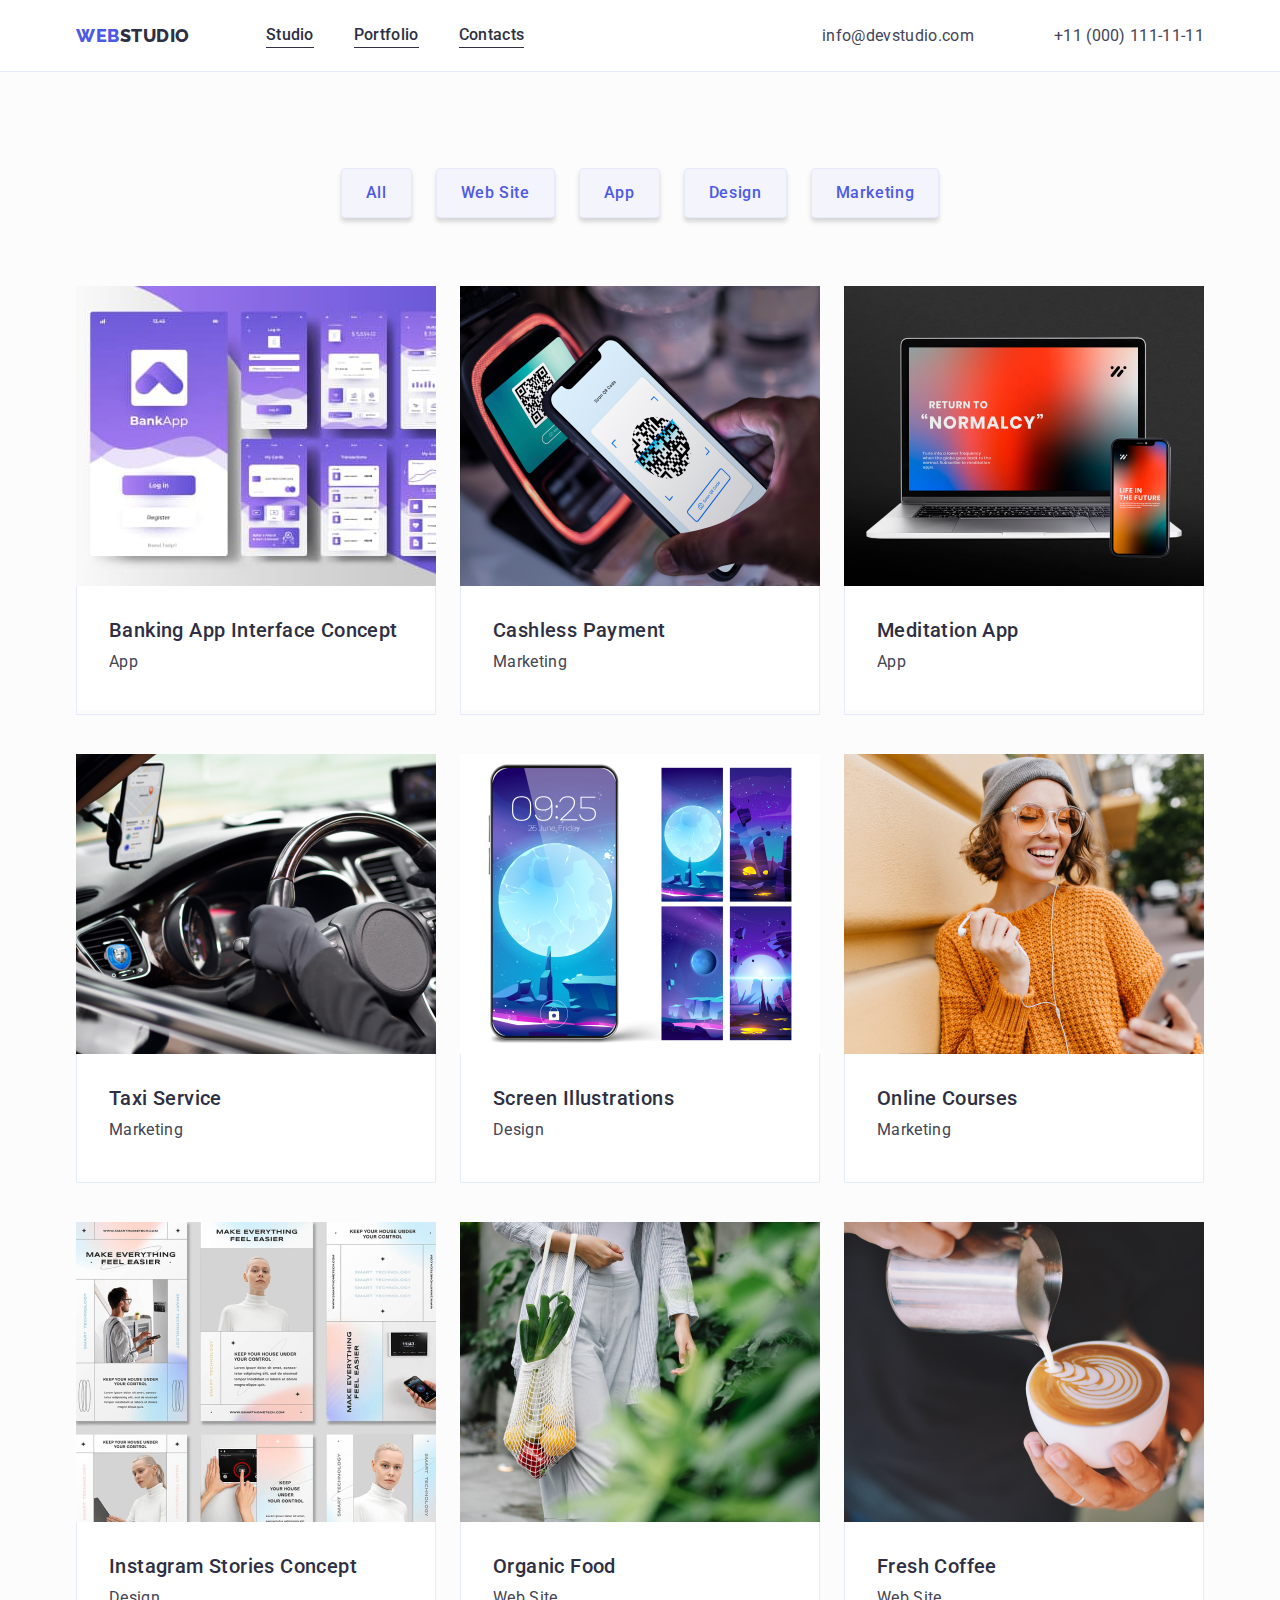
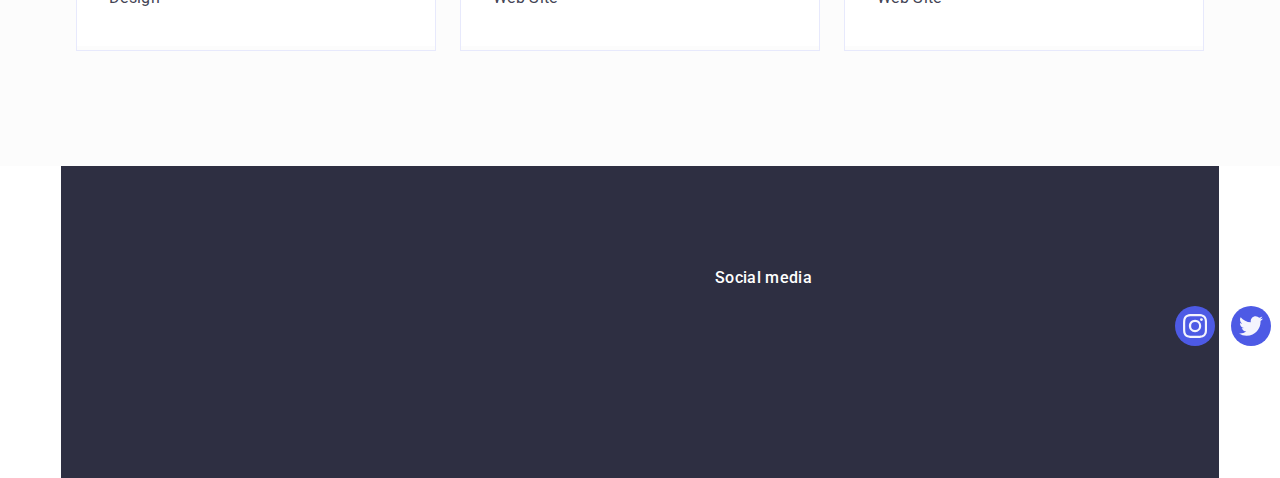
==== portfolio.html @ 03b11080 "1" ====
<!DOCTYPE html>
<html lang="en">
<head>
    <meta charset="UTF-8">
    <meta http-equiv="X-UA-Compatible" content="IE=edge">
    <meta name="viewport" content="width=device-width, initial-scale=1.0">
    <title>WebStudio-Portfolio</title>
    <link rel="preconnect" href="https://fonts.googleapis.com">
    <link rel="preconnect" href="https://fonts.gstatic.com" crossorigin>
    <link rel="stylesheet" href="./css/modern-normalize.min.css">
    <link href="https://fonts.googleapis.com/css2?family=Raleway:wght@800&family=Roboto:wght@400;500;700;900&display=swap" rel="stylesheet">
    <link rel="stylesheet" href="https://cdnjs.cloudflare.com/ajax/libs/modern-normalize/1.1.0/modern-normalize.min.css">
    <link rel="stylesheet" href="./css/styles.css">
</head>
<body>
    <header class="page-header">
        <div class="conteiner page-header-container">
            <nav class="navigation">
                <a class="logo link" href="./index.html" title="WebStudio">
                    Web<span class="logo-header-studio">Studio</span>
                </a>
                <ul class="list header-menu-format">
                    <li class="menu-item"> <a class="menu-link link" href="./index.html">Studio</a></li>
                    <li class="menu-item"> <a class="menu-link link" href="./portfolio.html">Portfolio</a></li>
                    <li class="menu-item"> <a class="menu-link link" href="">Contacts</a></li>
                </ul>
            </nav>
    
            <address class="contact-link">
                <ul class="list contact-link">
                    <li>
                        <a class="contact-mail link" href="mailto:info@devstudio.com">info@devstudio.com</a>
                    </li>
                    <li>
                        <a class="contact-tel link" href="tel:+110001111111">+11 (000) 111-11-11</a>
                    </li>
                </ul>
            </address>
        </div>
    </header>
    <main>
        <section class="content-page-portfolio">
            <div class="conteiner">
                <h1 hidden>Content</h1>
                <ul class="list menu">
                    <li>
                        <button class="content-button" type="button">All</button>
                    </li>
                    <li>
                        <button class="content-button" type="button">Web Site</button>
                    </li>
                    <li>
                        <button class="content-button" type="button">App</button>
                    </li>
                    <li>
                        <button class="content-button" type="button">Design</button>
                    </li>
                    <li>
                        <button class="content-button" type="button">Marketing</button>
                    </li>
                </ul>
                
                <ul class="list card-list">
                    <li class="card-item">
                        <a class="link card-link" href="">
                            <div class="wraper">
                                <img width="360" height="300" src="./images/portfolio/bankingapp.jpg" alt="Banking App Interface Concept">
                                <p class="overlay">14 Stylish and User-Friendly App Design Concepts · Task Manager App · Calorie Tracker App · Exotic Fruit Ecommerce
                                    App ·
                                    Cloud Storage App
                                </p>
                            </div>
                            <div class="name-card">
                                <h2 class="content-title card-text">Banking App Interface Concept</h2>
                                <p class="content card-text">App</p>
                            </div>
                        </a>
                    </li>
                    <li class="card-item">
                        <a class="link card-link" href="">
                            <div class="wraper">
                                <img width="360" height="300" src="./images/portfolio/cashlesspayment.jpg" alt="Cashless Payment">
                                <p class="overlay">14 Stylish and User-Friendly App Design Concepts · Task Manager App · Calorie Tracker App · Exotic
                                    Fruit Ecommerce
                                    App ·
                                    Cloud Storage App
                                </p>
                            </div>
                            <div class="name-card">
                                <h2 class="content-title card-text">Cashless Payment</h2>
                                <p class="content card-text">Marketing</p>
                            </div>
                        </a>
                    </li>
                    <li class="card-item">
                        <a class="link card-link" href="">
                            <div class="wraper">
                                <img width="360" height="300" src="./images/portfolio/meditationapp.jpg" alt="Meditation App">
                                <p class="overlay">14 Stylish and User-Friendly App Design Concepts · Task Manager App · Calorie Tracker App · Exotic
                                    Fruit Ecommerce
                                    App ·
                                    Cloud Storage App
                                </p>
                            </div>
                            <div class="name-card">
                                <h2 class="content-title card-text">Meditation App</h2>
                                <p class="content card-text">App</p>
                            </div>
                        </a>
                    </li>
                    <li class="card-item">
                        <a class="link card-link" href="">
                            <div class="wraper">
                                <img width="360" height="300" src="./images/portfolio/taxiservice.jpg" alt="Taxi Service">
                                <p class="overlay">14 Stylish and User-Friendly App Design Concepts · Task Manager App · Calorie Tracker App · Exotic
                                    Fruit Ecommerce
                                    App ·
                                    Cloud Storage App
                                </p>
                            </div>
                            <div class="name-card">
                                <h2 class="content-title card-text">Taxi Service</h2>
                                <p class="content card-text">Marketing</p>
                            </div>
                        </a>
                    </li>
                    <li class="card-item">
                        <a class="link card-link" href="">
                            <div class="wraper">
                                <img width="360" height="300" src="./images/portfolio/screenilustrations.jpg" alt="Screen Illustrations">
                                <p class="overlay">14 Stylish and User-Friendly App Design Concepts · Task Manager App · Calorie Tracker App · Exotic
                                    Fruit Ecommerce
                                    App ·
                                    Cloud Storage App
                                </p>
                            </div>
                            <div class="name-card">
                                <h2 class="content-title card-text">Screen Illustrations</h2>
                                <p class="content card-text">Design</p>
                            </div>
                        </a>
                    </li>
                    <li class="card-item">
                        <a class="link card-link" href="">
                            <div class="wraper">
                                <img width="360" height="300" src="./images/portfolio/onlinecources.jpg" alt="Online Courses">
                                <p class="overlay">14 Stylish and User-Friendly App Design Concepts · Task Manager App · Calorie Tracker App · Exotic
                                    Fruit Ecommerce
                                    App ·
                                    Cloud Storage App
                                </p>
                            </div>
                            <div class="name-card">
                                <h2 class="content-title card-text">Online Courses</h2>
                                <p class="content card-text">Marketing</p>
                            </div>
                        </a>
                    </li>
                    <li class="card-item">
                        <a class="link card-link" href="">
                            <div class="wraper">
                                <img width="360" height="300" src="./images/portfolio/instagramstoriesconcept.jpg" alt="Instagram Stories Concept">
                                <p class="overlay">14 Stylish and User-Friendly App Design Concepts · Task Manager App · Calorie Tracker App · Exotic
                                    Fruit Ecommerce
                                    App ·
                                    Cloud Storage App
                                </p>
                            </div>
                            <div class="name-card">
                                <h2 class="content-title card-text">Instagram Stories Concept</h2>
                                <p class="content card-text">Design</p>
                            </div>
                        </a>
                    </li>
                    <li class="card-item">
                        <a class="link card-link" href="">
                            <div class="wraper">
                                <img width="360" height="300" src="./images/portfolio/organicfood.jpg" alt="Organic Food">
                                <p class="overlay">14 Stylish and User-Friendly App Design Concepts · Task Manager App · Calorie Tracker App · Exotic
                                    Fruit Ecommerce
                                    App ·
                                    Cloud Storage App
                                </p>
                            </div>
                            <div class="name-card">
                                <h2 class="content-title card-text">Organic Food</h2>
                                <p class="content card-text">Web Site</p>
                            </div>
                        </a>
                    </li>
                    <li class="card-item">
                        <a class="link card-link" href="">
                            <div class="wraper">
                                <img width="360" height="300" src="./images/portfolio/freshcoffee.jpg" alt="Fresh Coffee">
                                <p class="overlay">14 Stylish and User-Friendly App Design Concepts · Task Manager App · Calorie Tracker App · Exotic
                                    Fruit Ecommerce
                                    App ·
                                    Cloud Storage App
                                </p>
                            </div>
                            <div class="name-card">
                                <h2 class="content-title card-text">Fresh Coffee</h2>
                                <p class="content card-text">Web Site</p>
                            </div>
                        </a>
                    </li>
                </ul>
            </div>
        </section>
    </main>
    <footer class="footer-bgd conteiner">
        <div class="footer-div">
            <div class="conteiner footer-box-logo">
                <a class="logo link footer-link" href="./index.html" title="WebStudio">
                    Web<span class="logo-footer-studio">Studio</span>
                </a>
                <p class="footer-content">Increase the flow of customers and sales for your business with digital marketing
                    & growth
                    solutions.
                </p>
            </div>
            <div class="conteiner footer-box-media">
                <p class="media-header">Social media</p>
                <ul class="media-list-ft">
                    <li class="media-round-card">
                        <a class="media-link-ft" href="">
                            <svg class="media-team" width="24" height="24">
                                <use href="./images/icons.svg#icon-instagram"></use>
                            </svg>
                        </a>
                    </li>
                    <li class="media-round-card">
                        <a class="media-link-ft" href="">
                            <svg class="media-team" width="24" height="24">
                                <use href="./images/icons.svg#icon-twitter"></use>
                            </svg>
                        </a>
                    </li>
                    <li class="media-round-card">
                        <a class="media-link-ft" href="">
                            <svg class="media-team" width="24" height="24">
                                <use href="./images/icons.svg#icon-facebook"></use>
                            </svg>
                        </a>
                    </li>
                    <li class="media-round-card">
                        <a class="media-link-ft" href="">
                            <svg class="media-team" width="24" height="24">
                                <use href="./images/icons.svg#icon-linkedin"></use>
                            </svg>
                        </a>
                    </li>
                </ul>
            </div>
        </div>
    </footer>
</body>
</html>
---- css/styles.css ----
:root {
    --main-font-family: 'Roboto', sans-serif;
    --secondary-font-family-family: 'Raleway', sans-serif;
    --primary-text-color-theme-dark: #F4F4FD;
    --primary-text-color-theme-light: #2E2F42;
    --secondary-text-color-theme-dark: #FFFFFF;
    --secondary-text-color-theme-light: #434455;
    --accent-color: #4D5AE5;
    --border-color: #E7E9FC;
    --customer-color: #8e8f99;
    --transition-duration-function: 250ms cubic-bezier(0.4, 0, 0.2, 1);
}

.header-menu-format {
    display: flex;
    gap: 40px;
}


section>div.container {
    width: 1158px;
    margin-left: auto;
    margin-right: auto;
    padding-left: 15px;
    padding-right: 15px;
}

.conteiner {
    width: 1158px;
    margin-left: auto;
    margin-right: auto;
    padding-left: 15px;
    padding-right: 15px;
}

.page-header-container {
    display: flex;
    align-items: center;
    justify-content: space-between;
}

ul {
    list-style: none;
    display: flex;
    flex-wrap: wrap;
    margin-top: 0;
    margin-bottom: 0;
    padding-left: 0;
}

.link {
    text-decoration: none;
}

.list {
    list-style: none;
}

.link:hover,
.link:focus {
    text-decoration: underline;
    color: #404BBF;
    transition: var(--transition-duration-function);
}

img {
    display: block;
}

.logo {
    font-family: var(--secondary-font-family-family);
    font-weight: 800;
    font-size: 18px;
    line-height: 1.17;
    color: var(--accent-color);
    letter-spacing: 0.03em;
    text-transform: uppercase;
    margin-right: 76px;
}

.logo-header-studio {
    color: var(--primary-text-color-theme-light)
}

.logo-footer-studio {
    color: var(--primary-text-color-theme-dark)
}

button {
    cursor: pointer;
    margin-bottom: 0;
}

h1,h2,h3,h4,p {
    margin-top: 0;
    margin-bottom: 0;
}

body {
    font-family: var(--main-font-family);
    color: var(--secondary-text-color-theme-light);
    background-color: var(--secondary-text-color-theme-dark)
}

.page-header {
    display: flex;
    align-items: center;
    height: 72px;
    top: 0px;
    border-bottom: 1px solid #e7e9fc;
    box-shadow: 0px 2px 1px rgba(46, 47, 66, 0.08),
                0px 1px 1px rgba(46, 47, 66, 0.16),
                0px 1px 6px rgba(46, 47, 66, 0.08);
}

.navigation {
    display: flex;
    align-items: center;
}

.menu-item {
    flex-direction: row;
    padding: 24px 0;
}

.menu-link::after {
    content: "";
    display: block;
    border-bottom: 1px solid;
}

.menu-link {
    font-weight: 500;
    font-size: 16px;
    line-height: 1.5;
    letter-spacing: 0.02em;
    color: var(--primary-text-color-theme-light);
    padding: 24px 0
}

.contact-link {
    color: var(--secondary-text-color-theme-light);
    font-style: normal;
    line-height: 1.5;
    letter-spacing: 0.02em;
    gap: 40px;
}

.contact-tel {
    color: var(--secondary-text-color-theme-light);
    font-style: normal;
    line-height: 1.5;
    letter-spacing: 0.02em;
    margin-left: 40px;
}

.contact-mail {
    color: var(--secondary-text-color-theme-light);
    font-style: normal;
    line-height: 1.5;
    letter-spacing: 0.02em
}

.content-button {
    background-color: var(--primary-text-color-theme-dark);
    box-shadow: 0px 4px 4px rgba(0, 0, 0, 0.15);
    border-radius: 4px;
    font-weight: 500;
    font-size: 16px;
    line-height: 1.5;
    color: var(--accent-color);
    font-family: var(--main-font-family);
    letter-spacing: 0.04em;
    padding: 12px 24px;
    border: 1px solid var(--border-color);
}

.menu {
    display: flex;
    justify-content: center;
    gap: 24px;
    margin-bottom: 72px;
}


.content-button:hover,
.content-button:focus {
    background-color: #404BBF;
    color: var(--secondary-text-color-theme-dark);
    border: 1px solid transparent;
    box-shadow: 0px 3px 1px rgba(0, 0, 0, 0.1),
        0px 2px 1px rgba(0, 0, 0, 0.08),
        0px 2px 2px rgba(0, 0, 0, 0.12);
    transition: var(--transition-duration-function);
}

.order-button {
    background-color: var(--accent-color);
    box-shadow: 0px 4px 4px rgba(0, 0, 0, 0.15);
    border-radius: 4px;
    display: flex;
    flex-direction: row;
    align-items: flex-start;
    padding: 16px 32px;
    gap: 10px;
    display: flex;
    font-weight: 500;
    font-size: 16px;
    line-height: 1.5;
    color: var(--secondary-text-color-theme-dark);
    font-family: var(--main-font-family);
    letter-spacing: 0.04em;
    display: block;
    min-width: 169px;
    height: 56px;
    border: none;
    border-radius: 4px;
    cursor: pointer;
    margin-left: auto;
    margin-right: auto;
    margin-top: 48px;
}

.order-button:hover,
.order-button:focus {
    background: #404BBF;
    transition: var(--transition-duration-function);
}

.main-page {
    background: var(--primary-text-color-theme-light);
    display: flex;
    max-width: 1440px;
    height: 600px;
    flex-direction: column;
    justify-content: center;
    align-items: center;
    padding: 188px 0;
    background-image: linear-gradient(rgba(46, 47, 66, 0.7), rgba(46, 47, 66, 0.7)), url('../images/office.jpg');
    background-size: cover;
    background-repeat: no-repeat;
    background-position: center;
}

.main-header {
    font-weight: 700;
    font-size: 56px;
    line-height: 1.07;
    color: var(--secondary-text-color-theme-dark);
    text-align: center;
    letter-spacing: 0.02em;
    max-width: 496px;
    height: 120px;
    margin-left: auto;
    margin-right: auto;
}

.content-page {
    background: #FCFCFC;
    padding: 120px 0;
}

.content-page-portfolio {
    background: #FCFCFC;
    padding: 96px 0 120px
}


.secondary-header {
    font-weight: 700;
    font-size: 36px;
    line-height: 1.1;
    text-align: center;
    letter-spacing: 0.02em;
    text-transform: capitalize;
    color: var(--primary-text-color-theme-light)
}

.team-page {
    background: var(--primary-text-color-theme-dark);
    width: 1440px;
    height: 732px;
    padding: 120px 0;
}

.team-list {
    display: flex;
    flex-direction: row;
    margin-top: 72px;
    margin-bottom: 120px;
    justify-content: space-between;
    gap: 24px;
}



.list-item {
    background-color: var(--secondary-text-color-theme-dark);
    display: flex;
    flex-direction: column;
    justify-content: center;
    align-items: center;
    width: calc((100% - 72px) / 4);
    border-radius: 0px 0px 4px 4px;
    box-shadow: 0px 1px 6px rgba(46, 47, 66, 0.08), 0px 1px 1px rgba(46, 47, 66, 0.16), 0px 2px 1px rgba(46, 47, 66, 0.08);
}

.name {
    padding: 32px 0px
}


.name-card {
    padding: 32px 16px;
    border: 1px solid #e7e9fc;
    border-top: none;
}

.values-list {
    display: flex;
    flex-direction: row;
    justify-content: space-between;
    gap: 24px
}

.value-item {
    width: calc((100% - 72px) / 4)
}

.service {
    margin-bottom: 72px;
}

.value-header {
    margin-bottom: 8px
}

.service-list {
    display: flex;
    flex-direction: row;
    justify-content: space-between;
    margin-top: 72px;
    gap: 24px;
}

.service-item {
    width: calc((100% - 48px) / 3)
}

.content-title {
    font-weight: 500;
    font-size: 20px;
    line-height: 1.2;
    letter-spacing: 0.02em;
    color: var(--primary-text-color-theme-light);
    flex: none;
    order: 0;
    flex-grow: 0;
}

.content-team-title {
    font-weight: 500;
    font-size: 20px;
    line-height: 1.2;
    letter-spacing: 0.02em;
    color: var(--primary-text-color-theme-light);
    flex: none;
    order: 0;
    flex-grow: 0;
    text-align: center;
    margin-bottom: 8px;
}

.content {
    font-weight: 400;
    font-size: 16px;
    line-height: 1.5;
    letter-spacing: 0.02em;
    color: var(--secondary-text-color-theme-light);
    flex: none;
    order: 1;
    flex-grow: 0;
}

.content-paragraph {
    font-weight: 400;
    font-size: 16px;
    line-height: 1.5;
    letter-spacing: 0.02em;
    color: var(--secondary-text-color-theme-light);
    flex: none;
    order: 1;
    flex-grow: 0;
    text-align: center;
}

.footer-content {
    font-weight: 400;
    font-size: 16px;
    line-height: 24px;
    letter-spacing: 0.02em;
    color: var(--primary-text-color-theme-dark);
    max-width: 264px;
    height: 72px;
    margin-top: 17.5px;
}

.footer-bgd {
    background: var(--primary-text-color-theme-light);
    height: 312px;
    display: flex;
    flex-direction: row;
    justify-content: center;
    flex-wrap: nowrap;
    padding: 100px 0
}

.footer-link {
    display: inline-block;
    margin-bottom: 16px;
}

.card-list {
    display: flex;
    flex-direction: row;
    justify-content: space-between;
    flex-wrap: wrap;
    column-gap: 24px;
    row-gap: 48px
}

.card-item {
    width: calc((100% - 48px) / 3);
    height: 420px;
    background-color: var(--secondary-text-color-theme-dark);
    display: flex;
    flex-direction: column;
    justify-content: center;
    align-items: center;

}

.card-link:hover,
.card-link:focus {
    box-shadow: 0px 1px 6px rgba(46, 47, 66, 0.08),
        0px 1px 1px rgba(46, 47, 66, 0.16),
        0px 2px 1px rgba(46, 47, 66, 0.08);
    transition: var(--transition-duration-function);
}

.card-link:hover .overlay,
.card-link:focus .overlay {
    transform: translateY(0%);
    transition: var(--transition-duration-function);
}


.card-item:hover,
.card-item:focus {
    box-shadow: 0px 1px 6px rgba(46, 47, 66, 0.08), 0px 1px 1px rgba(46, 47, 66, 0.16), 0px 2px 1px rgba(46, 47, 66, 0.08);
    transition: var(--transition-duration-function);
}

.card-text {
    margin-left: 16px;
    margin-bottom: 8px
}

.customer {
    width: 100%;
    height: 100%;
    box-sizing: border-box;
    border: 1px solid #8E8F99;
    border-radius: 4px; 
    display: flex;
    align-items: center;
    justify-content: center;
    color: var(--customer-color);

}

.customer:hover,
.customer:focus {
    border-color: #404bbf;
    color: #404bbf;
    transition: var(--transition-duration-function);
}

.customer-icon{
    fill: currentColor;
}

.customer-list {
    display: flex;
    justify-content: space-between;
    flex-wrap: nowrap;
    gap: 24px;
}

.customer-item {
    display: flex;
    flex-direction: column;
    justify-content: center;
    align-items: center;
    gap: 24px;
    width: 168px;
    height: 88px;
}

.media-footer {
    fill: #4D5AE5;
    margin-right: 16px;
}

.media-footer:hover,
.media-footer:focus {
    fill: #31D0AA;
    transition: var(--transition-duration-function);
}

.media-header {
    font-family: 'Roboto';
    font-style: normal;
    font-weight: 500;
    font-size: 16px;
    line-height: 1.5;
    letter-spacing: 0.02em;
    color: var(--secondary-text-color-theme-dark);
    margin-bottom: 16px;
}

.footer-box-media {
    display: flex;
    flex-direction: column;
    justify-content: center;
}

.footer-box-logo {
    margin-right: 120px;
}

.footer-div {
    display: flex;
    align-items: baseline
}

.media-team {
    fill: var(--primary-text-color-theme-dark)
}

.media-list {
    display: flex;
    flex-direction: row;
    justify-content: center;
    gap: 24px;
    flex-wrap: nowrap;
    margin-top: 8px;
}

.media-list-ft {
    display: flex;
    flex-direction: row;
    justify-content: center;
    gap: 16px;
}

.icons {
    display: flex;
    align-items: center;
    justify-content: center;
    height: 112px;
    background-color: #f4f4fd;
    border-radius: 4px;
    margin-bottom: 8px;
}

.media-round-card {
    width: 40px;
    height: 40px;
}

.media-link-card {
    width: 100%;
    height: 100%;
    background-color: var(--accent-color);
    border-radius: 50%;
    display: flex;
    align-items: center;
    justify-content: center;
}

.media-link-card:hover,
.media-link-card:focus {
    background-color: #404bbf;
    transition: var(--transition-duration-function);
}

.media-link-ft {
    width: 100%;
    height: 100%;
    background-color: var(--accent-color);
    border-radius: 50%;
    display: flex;
    align-items: center;
    justify-content: center;
}

.media-link-ft:hover,
.media-link-ft:focus {
    background-color: #31d0aa;
    transition: var(--transition-duration-function);
}

.overlay {
    position: absolute;
    top: 0;
    left: 0;
    background-color: rgba(77, 90, 229, 1);
    color: rgba(244, 244, 253, 1);
    overflow: auto;
    width: 100%;
    height: 100%;
    transform: translateY(100%);
    transition: var(--transition-duration-function);
    font-weight: 400;
    font-size: 16px;
    line-height: 24px;
    letter-spacing: 0.02em;
    padding: 40px 32px 64px;
}

.wraper {
    position: relative;
    overflow: hidden;
}

.backdrop {
    position: fixed;
    top: 0;
    left: 0;
    width: 100%;
    height: 100%;
    background-color: rgba(46, 47, 66, 0.4);
    transition: var(--transition-duration-function)
}

.modal {
    width: 408px;
    height: 584px;
    top: 50%;
    left:50%;
    position: absolute;
    transform: translate(-50%,-50%);
    background-color: #F4F4FD;
}

.is-hidden {
    opacity: 0;
    visibility: hidden;
    pointer-events: none;
}

.close-button {
    box-sizing: border-box;
    background: #E7E9FC;
    border: 1px solid rgba(0, 0, 0, 0.1);
    width: 24px;
    height: 24px;
    padding: 8px 8px;
    display: flex;
    justify-content: center;
    border-radius: 50%;
}
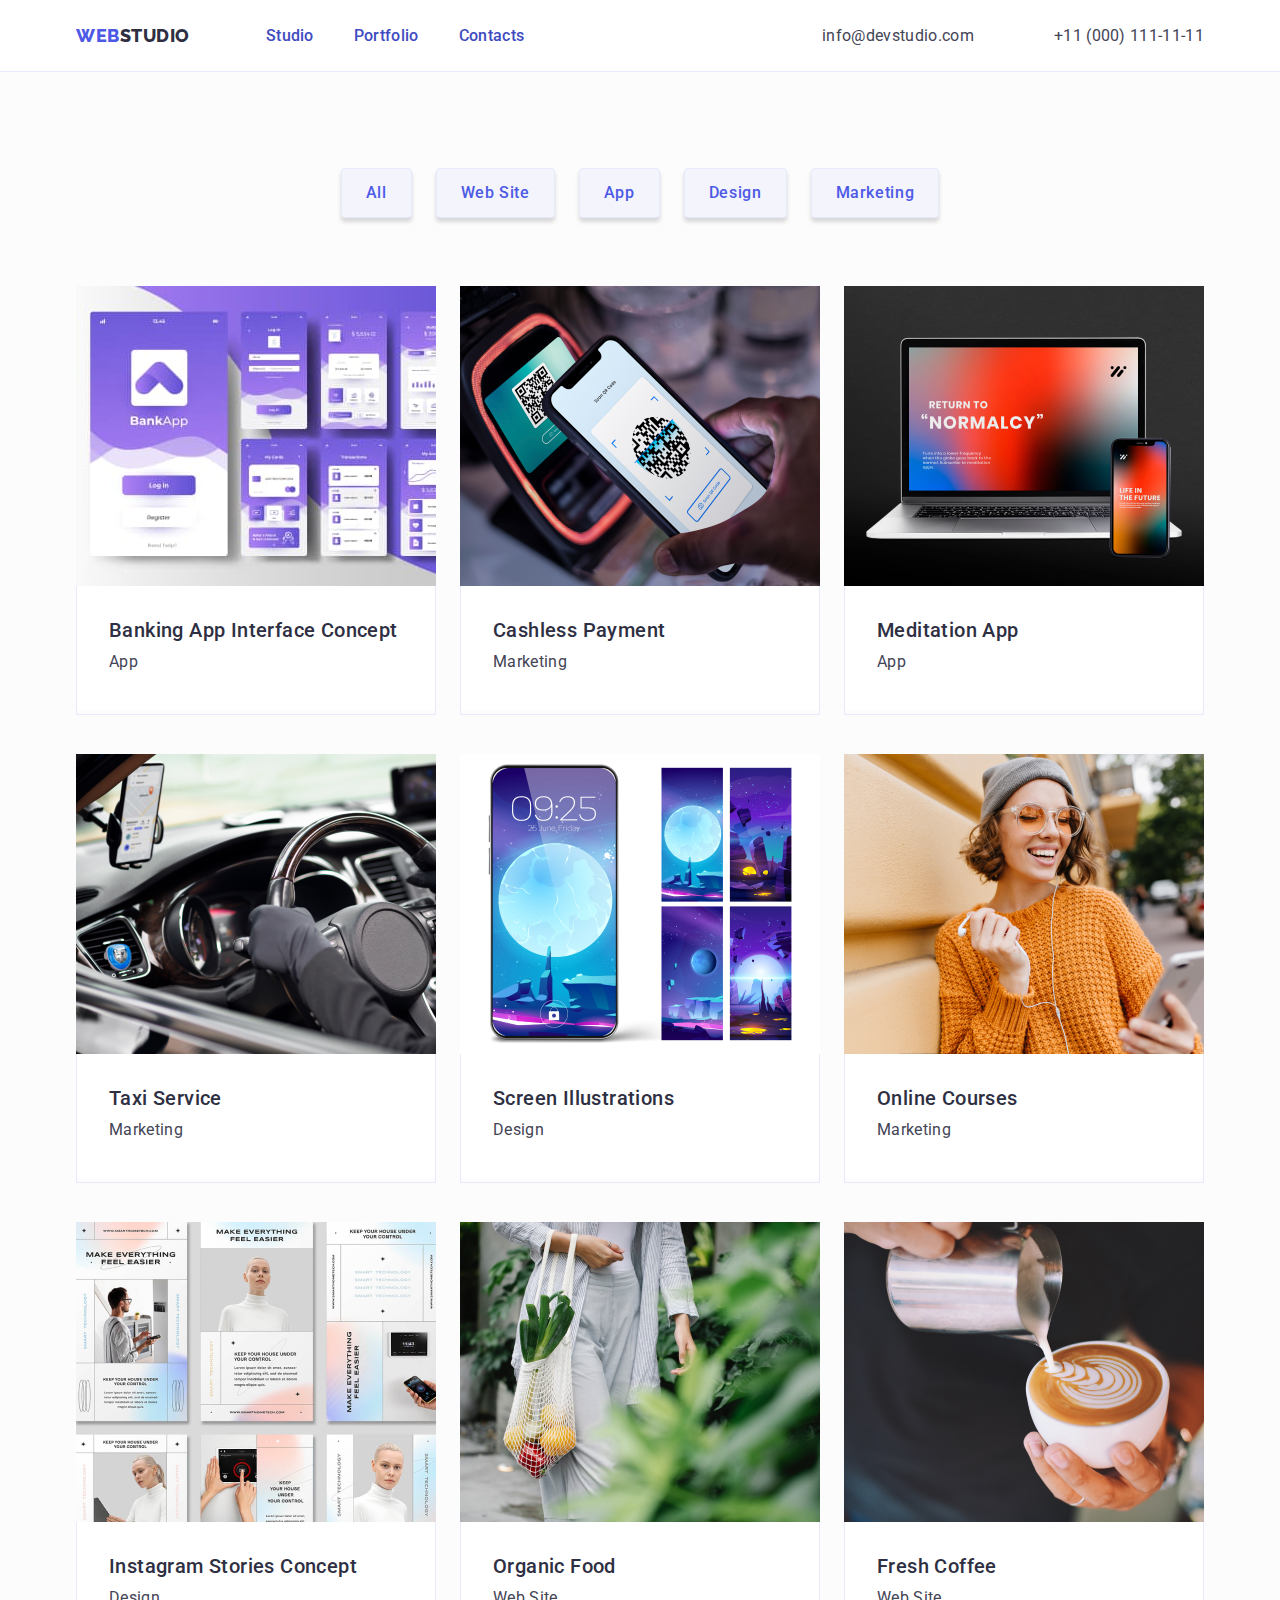
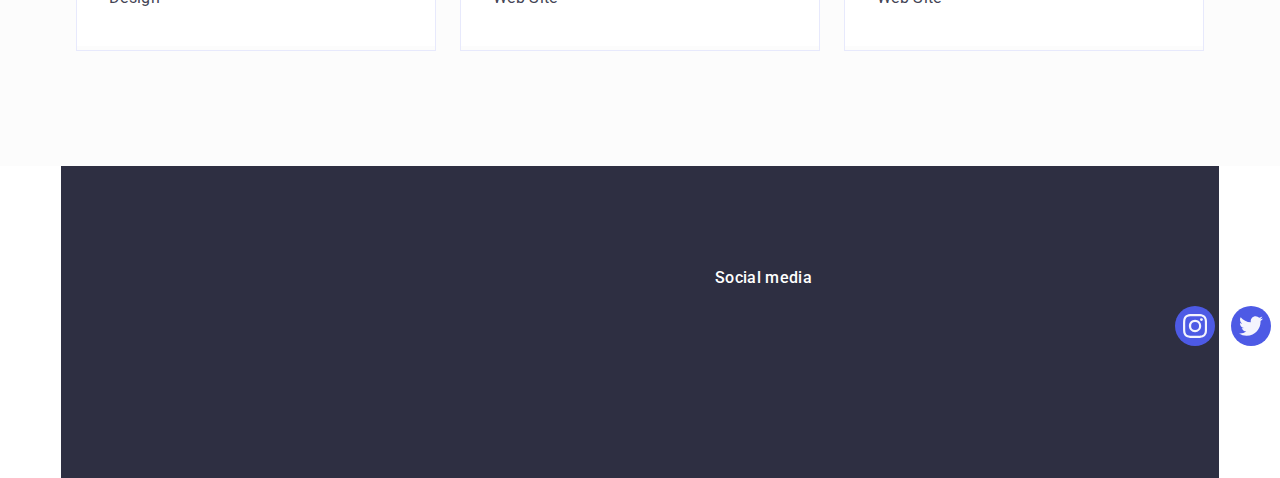
==== commit c0c53f04: "1" ====
--- a/portfolio.html
+++ b/portfolio.html
@@ -29,10 +29,11 @@
             <address class="contact-link">
                 <ul class="list contact-link">
                     <li>
-                        <a class="contact-mail link" href="mailto:info@devstudio.com">info@devstudio.com</a>
-                    </li>
-                    <li>
-                        <a class="contact-tel link" href="tel:+110001111111">+11 (000) 111-11-11</a>
+                        <a class="contact-mail link contact-transition"
+                            href="mailto:info@devstudio.com">info@devstudio.com</a>
+                    </li>
+                    <li>
+                        <a class="contact-tel link contact-transition" href="tel:+110001111111">+11 (000) 111-11-11</a>
                     </li>
                 </ul>
             </address>
--- a/css/styles.css
+++ b/css/styles.css
@@ -125,8 +125,13 @@
 
 .menu-link::after {
     content: "";
-    display: block;
-    border-bottom: 1px solid;
+    position: absolute;
+    left: 0;
+    bottom: -1px;
+    height: 4px;
+    background-color: #404bbf;
+    border-radius: 2px;
+    transition: color var(--transition-duration-function);
 }
 
 .menu-link {
@@ -134,8 +139,9 @@
     font-size: 16px;
     line-height: 1.5;
     letter-spacing: 0.02em;
-    color: var(--primary-text-color-theme-light);
-    padding: 24px 0
+    color: #404bbf;
+    padding: 24px 0;
+    position: relative;
 }
 
 .contact-link {
@@ -152,6 +158,10 @@
     line-height: 1.5;
     letter-spacing: 0.02em;
     margin-left: 40px;
+}
+
+.contact-transition {
+    transition: color var(--transition-duration-function);
 }
 
 .contact-mail {
@@ -173,6 +183,11 @@
     letter-spacing: 0.04em;
     padding: 12px 24px;
     border: 1px solid var(--border-color);
+    transition: color 250ms cubic-bezier(0.4, 0, 0.2, 1),
+        background-color 250ms cubic-bezier(0.4, 0, 0.2, 1),
+        border-color 250ms cubic-bezier(0.4, 0, 0.2, 1),
+        box-shadow 250ms cubic-bezier(0.4, 0, 0.2, 1);
+    
 }
 
 .menu {
@@ -219,6 +234,7 @@
     margin-left: auto;
     margin-right: auto;
     margin-top: 48px;
+    transition: background-color var(--transition-duration-function);
 }
 
 .order-button:hover,
@@ -440,6 +456,10 @@
 
 }
 
+.card-link {
+    transition: box-shadow var(--transition-duration-function);
+}
+
 .card-link:hover,
 .card-link:focus {
     box-shadow: 0px 1px 6px rgba(46, 47, 66, 0.08),
@@ -476,7 +496,7 @@
     align-items: center;
     justify-content: center;
     color: var(--customer-color);
-
+    transition: border-color var(--transition-duration-function);
 }
 
 .customer:hover,
@@ -587,6 +607,7 @@
     display: flex;
     align-items: center;
     justify-content: center;
+    transition: background-color var(--transition-duration-function);
 }
 
 .media-link-card:hover,
@@ -608,7 +629,7 @@
 .media-link-ft:hover,
 .media-link-ft:focus {
     background-color: #31d0aa;
-    transition: var(--transition-duration-function);
+    transition: background-color var(--transition-duration-function);
 }
 
 .overlay {
@@ -621,12 +642,12 @@
     width: 100%;
     height: 100%;
     transform: translateY(100%);
-    transition: var(--transition-duration-function);
+    transition: transform var(--transition-duration-function);
     font-weight: 400;
     font-size: 16px;
     line-height: 24px;
     letter-spacing: 0.02em;
-    padding: 40px 32px 64px;
+    padding: 40px 32px;
 }
 
 .wraper {
@@ -641,17 +662,22 @@
     width: 100%;
     height: 100%;
     background-color: rgba(46, 47, 66, 0.4);
-    transition: var(--transition-duration-function)
+    transition: opacity 250ms cubic-bezier(0.4, 0, 0.2, 1), visibility 250ms cubic-bezier(0.4, 0, 0.2, 1);
 }
 
 .modal {
     width: 408px;
-    height: 584px;
+    min-height: 576px;
     top: 50%;
     left:50%;
     position: absolute;
     transform: translate(-50%,-50%);
-    background-color: #F4F4FD;
+    background: #fcfcfc;
+    box-shadow: 0px 1px 1px rgba(0, 0, 0, 0.14),
+        0px 1px 3px rgba(0, 0, 0, 0.12),
+        0px 2px 1px rgba(0, 0, 0, 0.2);
+    border-radius: 4px;
+    transition: transform var(--transition-duration-function);
 }
 
 .is-hidden {
@@ -666,8 +692,25 @@
     border: 1px solid rgba(0, 0, 0, 0.1);
     width: 24px;
     height: 24px;
-    padding: 8px 8px;
-    display: flex;
-    justify-content: center;
+    padding: 0;
+    display: flex;
+    justify-content: center;
+    align-items: center;
     border-radius: 50%;
+    position: absolute;
+    top: 24px;
+    right: 24px;
+    transition: background-color var(--transition-duration-function);
+
+}
+
+.close-button:hover,
+.close-button:focus {
+    background-color: #404bbf;
+    border: none;
+    fill: #ffffff;
+}
+
+.close-button-svg {
+    transition: var(--transition-duration-function);
 }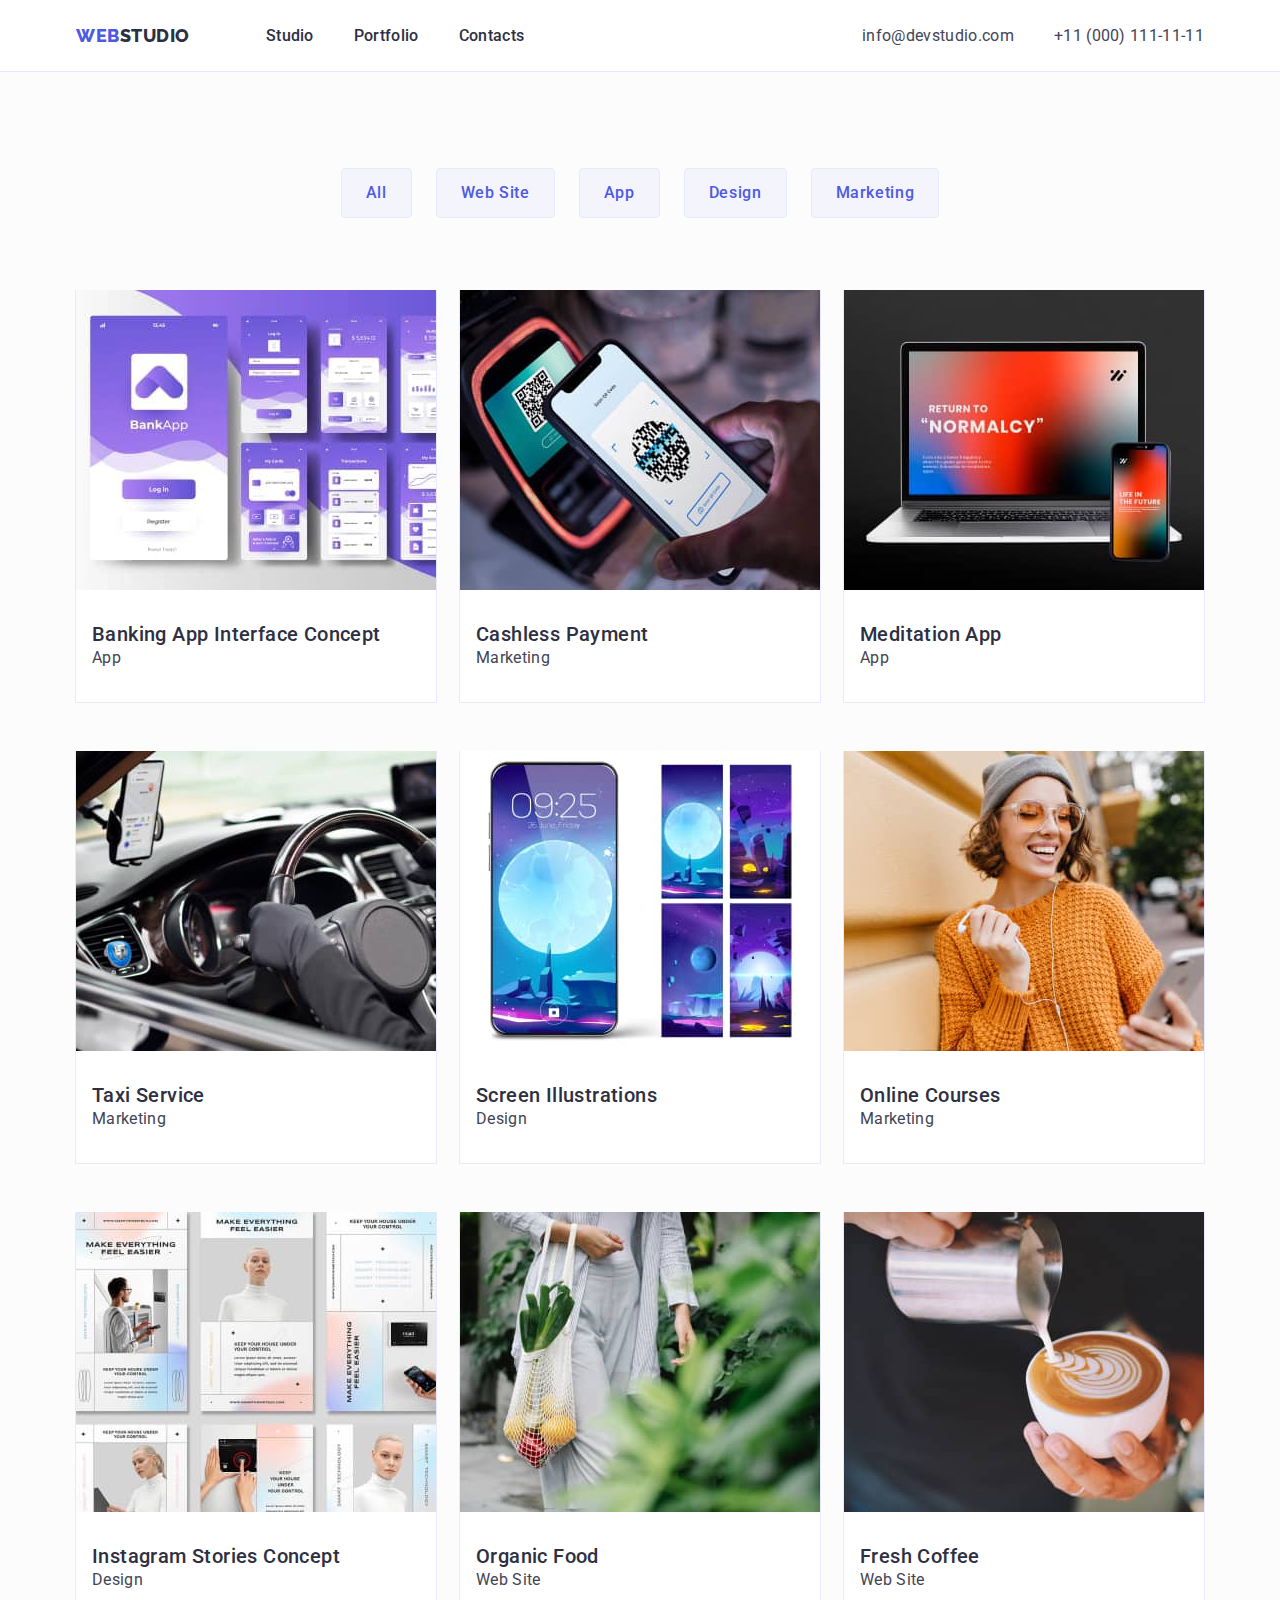
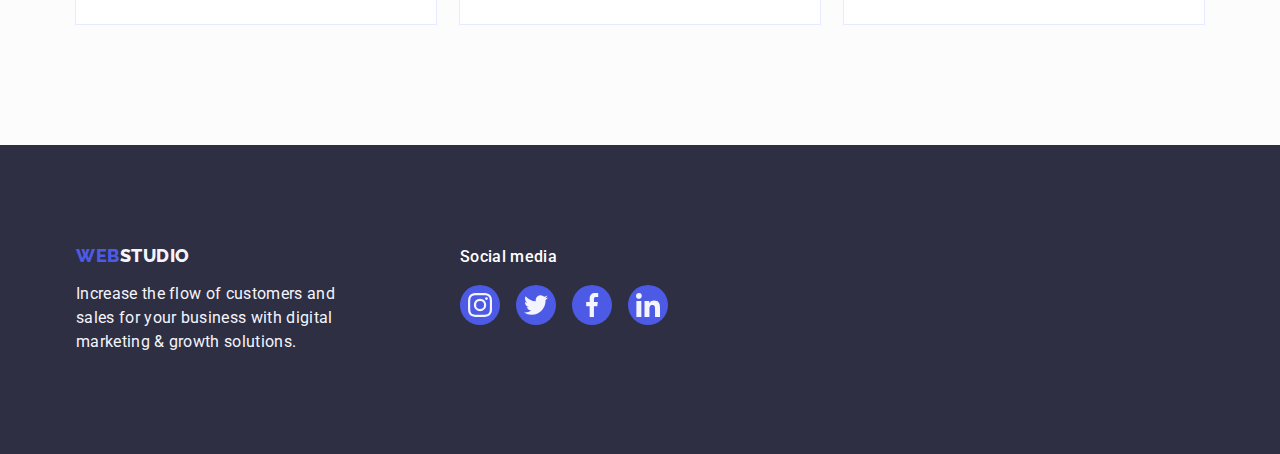
==== commit 8e1a8f02: "1" ====
--- a/portfolio.html
+++ b/portfolio.html
@@ -1,5 +1,6 @@
 <!DOCTYPE html>
 <html lang="en">
+
 <head>
     <meta charset="UTF-8">
     <meta http-equiv="X-UA-Compatible" content="IE=edge">
@@ -8,13 +9,17 @@
     <link rel="preconnect" href="https://fonts.googleapis.com">
     <link rel="preconnect" href="https://fonts.gstatic.com" crossorigin>
     <link rel="stylesheet" href="./css/modern-normalize.min.css">
-    <link href="https://fonts.googleapis.com/css2?family=Raleway:wght@800&family=Roboto:wght@400;500;700;900&display=swap" rel="stylesheet">
-    <link rel="stylesheet" href="https://cdnjs.cloudflare.com/ajax/libs/modern-normalize/1.1.0/modern-normalize.min.css">
+    <link
+        href="https://fonts.googleapis.com/css2?family=Raleway:wght@800&family=Roboto:wght@400;500;700;900&display=swap"
+        rel="stylesheet">
+    <link rel="stylesheet"
+        href="https://cdnjs.cloudflare.com/ajax/libs/modern-normalize/1.1.0/modern-normalize.min.css">
     <link rel="stylesheet" href="./css/styles.css">
 </head>
+
 <body>
     <header class="page-header">
-        <div class="conteiner page-header-container">
+        <div class="container page-header-container">
             <nav class="navigation">
                 <a class="logo link" href="./index.html" title="WebStudio">
                     Web<span class="logo-header-studio">Studio</span>
@@ -25,15 +30,14 @@
                     <li class="menu-item"> <a class="menu-link link" href="">Contacts</a></li>
                 </ul>
             </nav>
-    
+
             <address class="contact-link">
                 <ul class="list contact-link">
                     <li>
-                        <a class="contact-mail link contact-transition"
-                            href="mailto:info@devstudio.com">info@devstudio.com</a>
-                    </li>
-                    <li>
-                        <a class="contact-tel link contact-transition" href="tel:+110001111111">+11 (000) 111-11-11</a>
+                        <a class="contact-link link" href="mailto:info@devstudio.com">info@devstudio.com</a>
+                    </li>
+                    <li>
+                        <a class="contact-link link" href="tel:+110001111111">+11 (000) 111-11-11</a>
                     </li>
                 </ul>
             </address>
@@ -41,7 +45,7 @@
     </header>
     <main>
         <section class="content-page-portfolio">
-            <div class="conteiner">
+            <div class="container">
                 <h1 hidden>Content</h1>
                 <ul class="list menu">
                     <li>
@@ -60,13 +64,15 @@
                         <button class="content-button" type="button">Marketing</button>
                     </li>
                 </ul>
-                
+
                 <ul class="list card-list">
                     <li class="card-item">
                         <a class="link card-link" href="">
                             <div class="wraper">
-                                <img width="360" height="300" src="./images/portfolio/bankingapp.jpg" alt="Banking App Interface Concept">
-                                <p class="overlay">14 Stylish and User-Friendly App Design Concepts · Task Manager App · Calorie Tracker App · Exotic Fruit Ecommerce
+                                <img width="360" height="300" src="./images/portfolio/bankingapp.jpg"
+                                    alt="Banking App Interface Concept">
+                                <p class="overlay">14 Stylish and User-Friendly App Design Concepts · Task Manager App ·
+                                    Calorie Tracker App · Exotic Fruit Ecommerce
                                     App ·
                                     Cloud Storage App
                                 </p>
@@ -80,8 +86,10 @@
                     <li class="card-item">
                         <a class="link card-link" href="">
                             <div class="wraper">
-                                <img width="360" height="300" src="./images/portfolio/cashlesspayment.jpg" alt="Cashless Payment">
-                                <p class="overlay">14 Stylish and User-Friendly App Design Concepts · Task Manager App · Calorie Tracker App · Exotic
+                                <img width="360" height="300" src="./images/portfolio/cashlesspayment.jpg"
+                                    alt="Cashless Payment">
+                                <p class="overlay">14 Stylish and User-Friendly App Design Concepts · Task Manager App ·
+                                    Calorie Tracker App · Exotic
                                     Fruit Ecommerce
                                     App ·
                                     Cloud Storage App
@@ -96,8 +104,10 @@
                     <li class="card-item">
                         <a class="link card-link" href="">
                             <div class="wraper">
-                                <img width="360" height="300" src="./images/portfolio/meditationapp.jpg" alt="Meditation App">
-                                <p class="overlay">14 Stylish and User-Friendly App Design Concepts · Task Manager App · Calorie Tracker App · Exotic
+                                <img width="360" height="300" src="./images/portfolio/meditationapp.jpg"
+                                    alt="Meditation App">
+                                <p class="overlay">14 Stylish and User-Friendly App Design Concepts · Task Manager App ·
+                                    Calorie Tracker App · Exotic
                                     Fruit Ecommerce
                                     App ·
                                     Cloud Storage App
@@ -112,8 +122,10 @@
                     <li class="card-item">
                         <a class="link card-link" href="">
                             <div class="wraper">
-                                <img width="360" height="300" src="./images/portfolio/taxiservice.jpg" alt="Taxi Service">
-                                <p class="overlay">14 Stylish and User-Friendly App Design Concepts · Task Manager App · Calorie Tracker App · Exotic
+                                <img width="360" height="300" src="./images/portfolio/taxiservice.jpg"
+                                    alt="Taxi Service">
+                                <p class="overlay">14 Stylish and User-Friendly App Design Concepts · Task Manager App ·
+                                    Calorie Tracker App · Exotic
                                     Fruit Ecommerce
                                     App ·
                                     Cloud Storage App
@@ -128,8 +140,10 @@
                     <li class="card-item">
                         <a class="link card-link" href="">
                             <div class="wraper">
-                                <img width="360" height="300" src="./images/portfolio/screenilustrations.jpg" alt="Screen Illustrations">
-                                <p class="overlay">14 Stylish and User-Friendly App Design Concepts · Task Manager App · Calorie Tracker App · Exotic
+                                <img width="360" height="300" src="./images/portfolio/screenilustrations.jpg"
+                                    alt="Screen Illustrations">
+                                <p class="overlay">14 Stylish and User-Friendly App Design Concepts · Task Manager App ·
+                                    Calorie Tracker App · Exotic
                                     Fruit Ecommerce
                                     App ·
                                     Cloud Storage App
@@ -144,8 +158,10 @@
                     <li class="card-item">
                         <a class="link card-link" href="">
                             <div class="wraper">
-                                <img width="360" height="300" src="./images/portfolio/onlinecources.jpg" alt="Online Courses">
-                                <p class="overlay">14 Stylish and User-Friendly App Design Concepts · Task Manager App · Calorie Tracker App · Exotic
+                                <img width="360" height="300" src="./images/portfolio/onlinecources.jpg"
+                                    alt="Online Courses">
+                                <p class="overlay">14 Stylish and User-Friendly App Design Concepts · Task Manager App ·
+                                    Calorie Tracker App · Exotic
                                     Fruit Ecommerce
                                     App ·
                                     Cloud Storage App
@@ -160,8 +176,10 @@
                     <li class="card-item">
                         <a class="link card-link" href="">
                             <div class="wraper">
-                                <img width="360" height="300" src="./images/portfolio/instagramstoriesconcept.jpg" alt="Instagram Stories Concept">
-                                <p class="overlay">14 Stylish and User-Friendly App Design Concepts · Task Manager App · Calorie Tracker App · Exotic
+                                <img width="360" height="300" src="./images/portfolio/instagramstoriesconcept.jpg"
+                                    alt="Instagram Stories Concept">
+                                <p class="overlay">14 Stylish and User-Friendly App Design Concepts · Task Manager App ·
+                                    Calorie Tracker App · Exotic
                                     Fruit Ecommerce
                                     App ·
                                     Cloud Storage App
@@ -176,8 +194,10 @@
                     <li class="card-item">
                         <a class="link card-link" href="">
                             <div class="wraper">
-                                <img width="360" height="300" src="./images/portfolio/organicfood.jpg" alt="Organic Food">
-                                <p class="overlay">14 Stylish and User-Friendly App Design Concepts · Task Manager App · Calorie Tracker App · Exotic
+                                <img width="360" height="300" src="./images/portfolio/organicfood.jpg"
+                                    alt="Organic Food">
+                                <p class="overlay">14 Stylish and User-Friendly App Design Concepts · Task Manager App ·
+                                    Calorie Tracker App · Exotic
                                     Fruit Ecommerce
                                     App ·
                                     Cloud Storage App
@@ -192,8 +212,10 @@
                     <li class="card-item">
                         <a class="link card-link" href="">
                             <div class="wraper">
-                                <img width="360" height="300" src="./images/portfolio/freshcoffee.jpg" alt="Fresh Coffee">
-                                <p class="overlay">14 Stylish and User-Friendly App Design Concepts · Task Manager App · Calorie Tracker App · Exotic
+                                <img width="360" height="300" src="./images/portfolio/freshcoffee.jpg"
+                                    alt="Fresh Coffee">
+                                <p class="overlay">14 Stylish and User-Friendly App Design Concepts · Task Manager App ·
+                                    Calorie Tracker App · Exotic
                                     Fruit Ecommerce
                                     App ·
                                     Cloud Storage App
@@ -209,18 +231,18 @@
             </div>
         </section>
     </main>
-    <footer class="footer-bgd conteiner">
-        <div class="footer-div">
-            <div class="conteiner footer-box-logo">
+    <footer class="footer-bgd">
+        <div class="footer-div container">
+            <div class="footer-box-logo">
                 <a class="logo link footer-link" href="./index.html" title="WebStudio">
                     Web<span class="logo-footer-studio">Studio</span>
                 </a>
-                <p class="footer-content">Increase the flow of customers and sales for your business with digital marketing
-                    & growth
+                <p class="footer-content">Increase the flow of customers and sales for your business with digital
+                    marketing & growth
                     solutions.
                 </p>
             </div>
-            <div class="conteiner footer-box-media">
+            <div class="footer-box-media">
                 <p class="media-header">Social media</p>
                 <ul class="media-list-ft">
                     <li class="media-round-card">
@@ -256,4 +278,5 @@
         </div>
     </footer>
 </body>
+
 </html>--- a/css/styles.css
+++ b/css/styles.css
@@ -16,8 +16,7 @@
     gap: 40px;
 }
 
-
-section>div.container {
+.container {
     width: 1158px;
     margin-left: auto;
     margin-right: auto;
@@ -25,14 +24,6 @@
     padding-right: 15px;
 }
 
-.conteiner {
-    width: 1158px;
-    margin-left: auto;
-    margin-right: auto;
-    padding-left: 15px;
-    padding-right: 15px;
-}
-
 .page-header-container {
     display: flex;
     align-items: center;
@@ -54,13 +45,6 @@
 
 .list {
     list-style: none;
-}
-
-.link:hover,
-.link:focus {
-    text-decoration: underline;
-    color: #404BBF;
-    transition: var(--transition-duration-function);
 }
 
 img {
@@ -91,7 +75,11 @@
     margin-bottom: 0;
 }
 
-h1,h2,h3,h4,p {
+h1,
+h2,
+h3,
+h4,
+p {
     margin-top: 0;
     margin-bottom: 0;
 }
@@ -109,8 +97,8 @@
     top: 0px;
     border-bottom: 1px solid #e7e9fc;
     box-shadow: 0px 2px 1px rgba(46, 47, 66, 0.08),
-                0px 1px 1px rgba(46, 47, 66, 0.16),
-                0px 1px 6px rgba(46, 47, 66, 0.08);
+        0px 1px 1px rgba(46, 47, 66, 0.16),
+        0px 1px 6px rgba(46, 47, 66, 0.08);
 }
 
 .navigation {
@@ -134,14 +122,20 @@
     transition: color var(--transition-duration-function);
 }
 
+.menu-link:hover,
+.menu-link:focus {
+    color: #404BBF;
+}
+
 .menu-link {
     font-weight: 500;
     font-size: 16px;
     line-height: 1.5;
     letter-spacing: 0.02em;
-    color: #404bbf;
+    color: var(--primary-text-color-theme-light);
     padding: 24px 0;
     position: relative;
+    transition: color var(--transition-duration-function);
 }
 
 .contact-link {
@@ -150,30 +144,17 @@
     line-height: 1.5;
     letter-spacing: 0.02em;
     gap: 40px;
-}
-
-.contact-tel {
-    color: var(--secondary-text-color-theme-light);
-    font-style: normal;
-    line-height: 1.5;
-    letter-spacing: 0.02em;
-    margin-left: 40px;
-}
-
-.contact-transition {
     transition: color var(--transition-duration-function);
 }
 
-.contact-mail {
-    color: var(--secondary-text-color-theme-light);
-    font-style: normal;
-    line-height: 1.5;
-    letter-spacing: 0.02em
-}
+.contact-link:hover,
+.contact-link:focus {
+    color: #404BBF;
+}
+
 
 .content-button {
     background-color: var(--primary-text-color-theme-dark);
-    box-shadow: 0px 4px 4px rgba(0, 0, 0, 0.15);
     border-radius: 4px;
     font-weight: 500;
     font-size: 16px;
@@ -187,7 +168,6 @@
         background-color 250ms cubic-bezier(0.4, 0, 0.2, 1),
         border-color 250ms cubic-bezier(0.4, 0, 0.2, 1),
         box-shadow 250ms cubic-bezier(0.4, 0, 0.2, 1);
-    
 }
 
 .menu {
@@ -206,7 +186,6 @@
     box-shadow: 0px 3px 1px rgba(0, 0, 0, 0.1),
         0px 2px 1px rgba(0, 0, 0, 0.08),
         0px 2px 2px rgba(0, 0, 0, 0.12);
-    transition: var(--transition-duration-function);
 }
 
 .order-button {
@@ -246,16 +225,18 @@
 .main-page {
     background: var(--primary-text-color-theme-light);
     display: flex;
+    flex-direction: column;
+    justify-content: center;
+    align-items: center;
+    align-self: center;
     max-width: 1440px;
-    height: 600px;
-    flex-direction: column;
-    justify-content: center;
-    align-items: center;
     padding: 188px 0;
     background-image: linear-gradient(rgba(46, 47, 66, 0.7), rgba(46, 47, 66, 0.7)), url('../images/office.jpg');
     background-size: cover;
     background-repeat: no-repeat;
     background-position: center;
+    margin-left: auto;
+    margin-right: auto;
 }
 
 .main-header {
@@ -271,9 +252,14 @@
     margin-right: auto;
 }
 
-.content-page {
+.content-page-values {
     background: #FCFCFC;
     padding: 120px 0;
+}
+
+.content-page-activities {
+    background: #FCFCFC;
+    padding-bottom: 120px;
 }
 
 .content-page-portfolio {
@@ -281,11 +267,15 @@
     padding: 96px 0 120px
 }
 
+.content-page-customers {
+    background: #FCFCFC;
+    padding: 120px 0;
+}
 
 .secondary-header {
     font-weight: 700;
     font-size: 36px;
-    line-height: 1.1;
+    line-height: 1.11;
     text-align: center;
     letter-spacing: 0.02em;
     text-transform: capitalize;
@@ -294,8 +284,6 @@
 
 .team-page {
     background: var(--primary-text-color-theme-dark);
-    width: 1440px;
-    height: 732px;
     padding: 120px 0;
 }
 
@@ -303,7 +291,6 @@
     display: flex;
     flex-direction: row;
     margin-top: 72px;
-    margin-bottom: 120px;
     justify-content: space-between;
     gap: 24px;
 }
@@ -322,14 +309,13 @@
 }
 
 .name {
-    padding: 32px 0px
+    padding: 32px 0px;
+    width: 232px;
 }
 
 
 .name-card {
     padding: 32px 16px;
-    border: 1px solid #e7e9fc;
-    border-top: none;
 }
 
 .values-list {
@@ -417,13 +403,10 @@
     letter-spacing: 0.02em;
     color: var(--primary-text-color-theme-dark);
     max-width: 264px;
-    height: 72px;
-    margin-top: 17.5px;
 }
 
 .footer-bgd {
     background: var(--primary-text-color-theme-light);
-    height: 312px;
     display: flex;
     flex-direction: row;
     justify-content: center;
@@ -447,17 +430,17 @@
 
 .card-item {
     width: calc((100% - 48px) / 3);
-    height: 420px;
     background-color: var(--secondary-text-color-theme-dark);
     display: flex;
     flex-direction: column;
     justify-content: center;
     align-items: center;
-
 }
 
 .card-link {
     transition: box-shadow var(--transition-duration-function);
+    border: 1px solid #e7e9fc;
+    border-top: none;
 }
 
 .card-link:hover,
@@ -465,7 +448,6 @@
     box-shadow: 0px 1px 6px rgba(46, 47, 66, 0.08),
         0px 1px 1px rgba(46, 47, 66, 0.16),
         0px 2px 1px rgba(46, 47, 66, 0.08);
-    transition: var(--transition-duration-function);
 }
 
 .card-link:hover .overlay,
@@ -481,32 +463,28 @@
     transition: var(--transition-duration-function);
 }
 
-.card-text {
-    margin-left: 16px;
-    margin-bottom: 8px
-}
 
 .customer {
     width: 100%;
     height: 100%;
     box-sizing: border-box;
     border: 1px solid #8E8F99;
-    border-radius: 4px; 
-    display: flex;
-    align-items: center;
-    justify-content: center;
-    color: var(--customer-color);
-    transition: border-color var(--transition-duration-function);
+    border-radius: 4px;
+    display: flex;
+    align-items: center;
+    justify-content: center;
+    color: #8E8F99;
+    transition: border-color 250ms cubic-bezier(0.4, 0, 0.2, 1),
+        color 250ms cubic-bezier(0.4, 0, 0.2, 1);
 }
 
 .customer:hover,
 .customer:focus {
     border-color: #404bbf;
     color: #404bbf;
-    transition: var(--transition-duration-function);
-}
-
-.customer-icon{
+}
+
+.customer-icon {
     fill: currentColor;
 }
 
@@ -602,7 +580,7 @@
 .media-link-card {
     width: 100%;
     height: 100%;
-    background-color: var(--accent-color);
+    background-color: #4D5AE5;
     border-radius: 50%;
     display: flex;
     align-items: center;
@@ -613,23 +591,22 @@
 .media-link-card:hover,
 .media-link-card:focus {
     background-color: #404bbf;
-    transition: var(--transition-duration-function);
 }
 
 .media-link-ft {
     width: 100%;
     height: 100%;
-    background-color: var(--accent-color);
+    background-color: #4D5AE5;
     border-radius: 50%;
     display: flex;
     align-items: center;
     justify-content: center;
+    transition: background-color var(--transition-duration-function);
 }
 
 .media-link-ft:hover,
 .media-link-ft:focus {
     background-color: #31d0aa;
-    transition: background-color var(--transition-duration-function);
 }
 
 .overlay {
@@ -669,9 +646,9 @@
     width: 408px;
     min-height: 576px;
     top: 50%;
-    left:50%;
+    left: 50%;
     position: absolute;
-    transform: translate(-50%,-50%);
+    transform: translate(-50%, -50%);
     background: #fcfcfc;
     box-shadow: 0px 1px 1px rgba(0, 0, 0, 0.14),
         0px 1px 3px rgba(0, 0, 0, 0.12),
@@ -700,7 +677,8 @@
     position: absolute;
     top: 24px;
     right: 24px;
-    transition: background-color var(--transition-duration-function);
+    transition: background-color 250ms cubic-bezier(0.4, 0, 0.2, 1),
+        border 250ms cubic-bezier(0.4, 0, 0.2, 1);
 
 }
 
@@ -712,5 +690,5 @@
 }
 
 .close-button-svg {
-    transition: var(--transition-duration-function);
+    transition: fill var(--transition-duration-function);
 }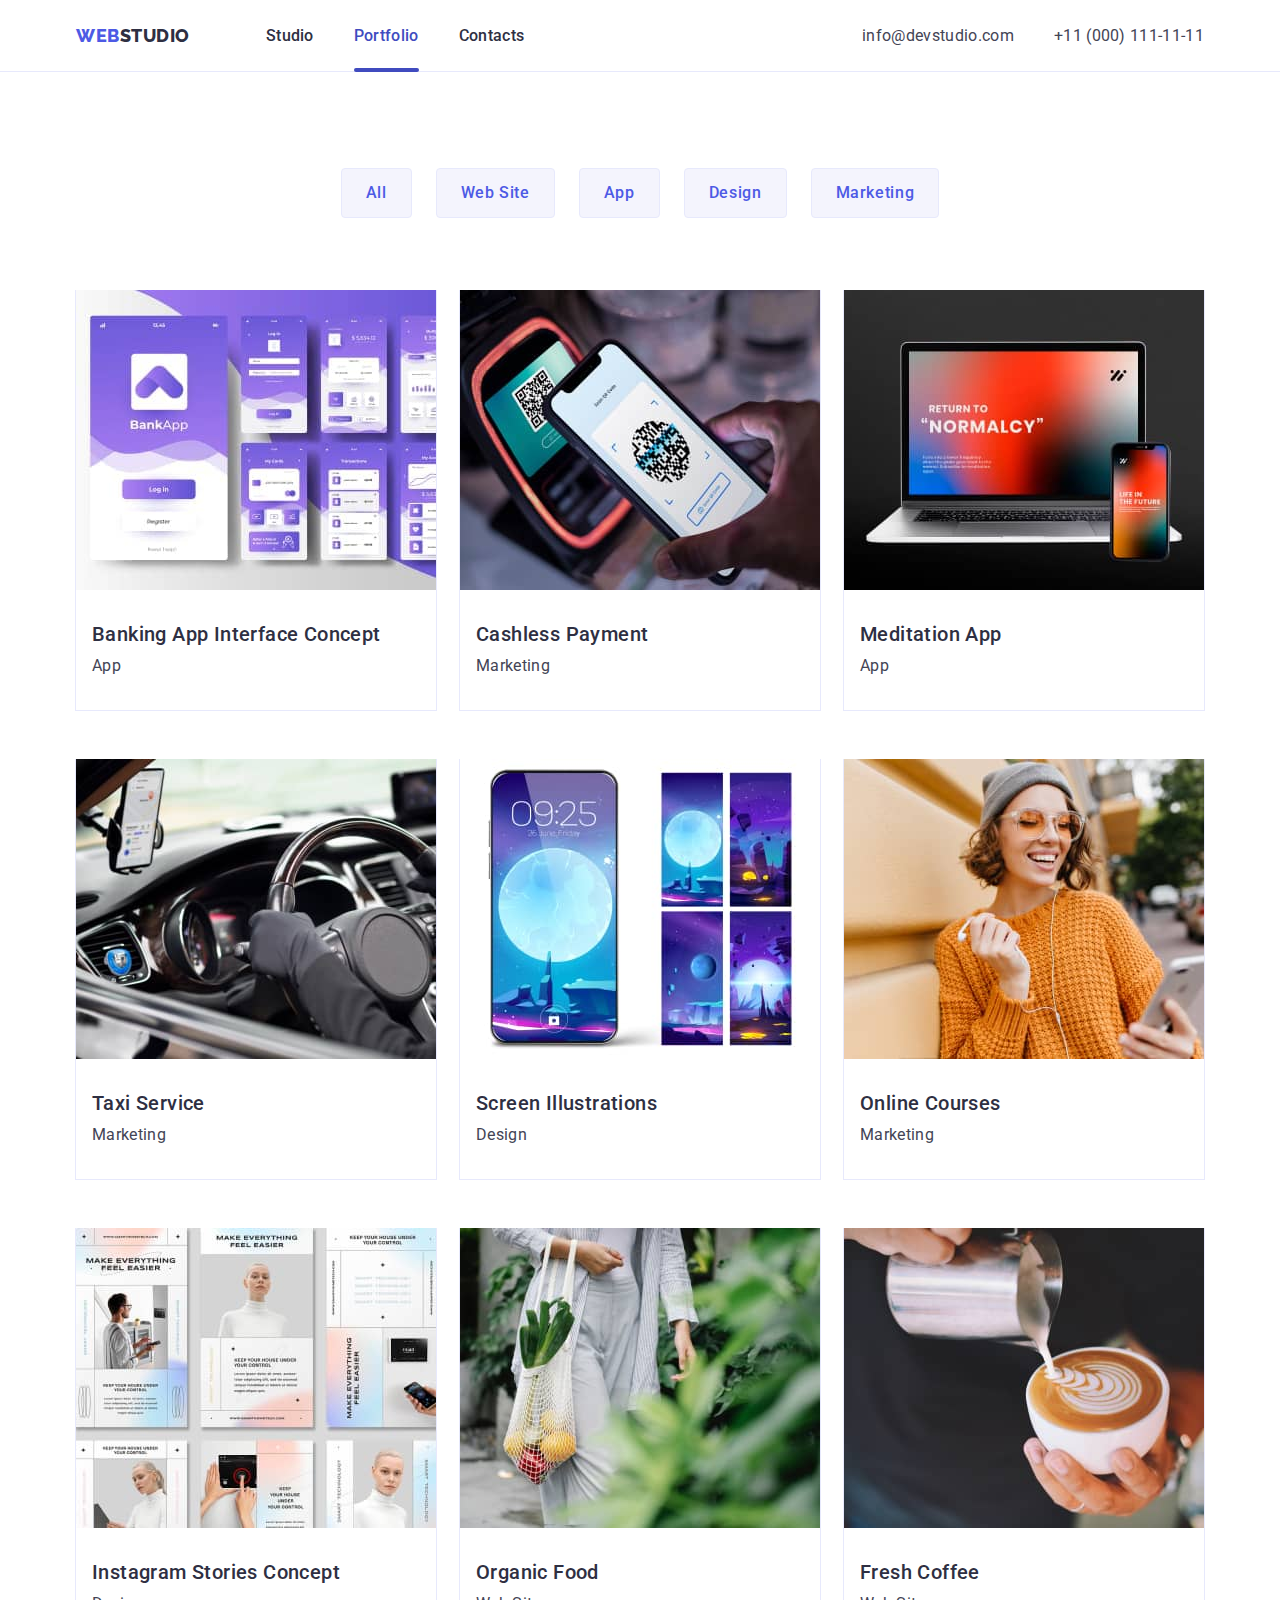
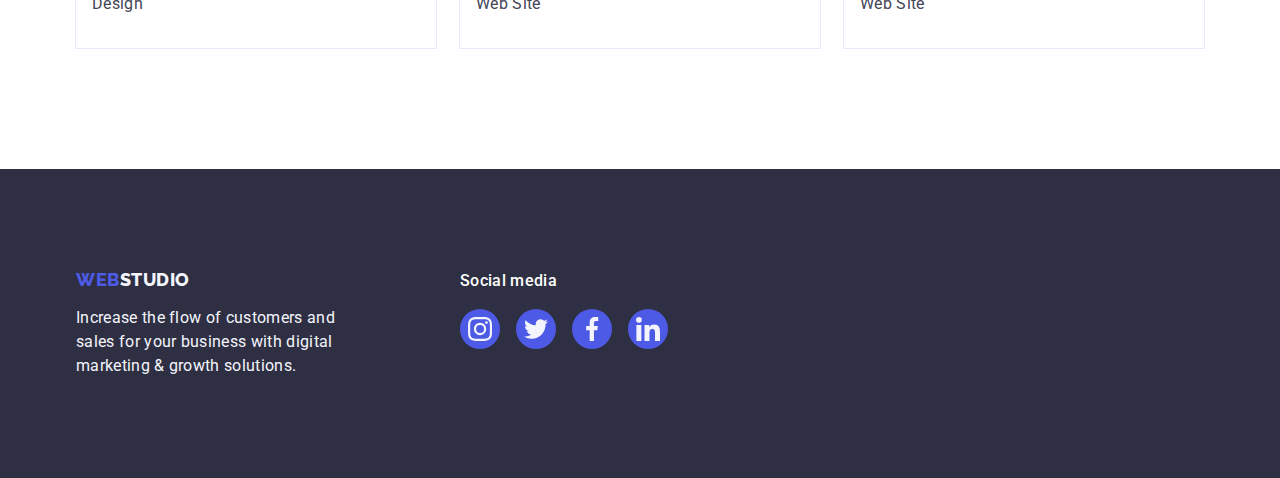
==== commit cfa71d2d: "final" ====
--- a/portfolio.html
+++ b/portfolio.html
@@ -25,9 +25,9 @@
                     Web<span class="logo-header-studio">Studio</span>
                 </a>
                 <ul class="list header-menu-format">
-                    <li class="menu-item"> <a class="menu-link link" href="./index.html">Studio</a></li>
-                    <li class="menu-item"> <a class="menu-link link" href="./portfolio.html">Portfolio</a></li>
-                    <li class="menu-item"> <a class="menu-link link" href="">Contacts</a></li>
+                    <li class="menu-item"> <a class="menu-color menu-link link" href="./index.html">Studio</a></li>
+                    <li class="menu-item"> <a class="current-page menu-link link" href="./portfolio.html">Portfolio</a></li>
+                    <li class="menu-item"> <a class="menu-color menu-link link" href="">Contacts</a></li>
                 </ul>
             </nav>
 
--- a/css/styles.css
+++ b/css/styles.css
@@ -108,33 +108,41 @@
 
 .menu-item {
     flex-direction: row;
-    padding: 24px 0;
-}
-
-.menu-link::after {
+    padding: 24px 0 0;
+}
+
+.current-page::after {
     content: "";
-    position: absolute;
+    width: 100%;
+    height: 4px;
     left: 0;
-    bottom: -1px;
-    height: 4px;
-    background-color: #404bbf;
+    margin-top: 20px;
+    display: block;
     border-radius: 2px;
-    transition: color var(--transition-duration-function);
-}
-
-.menu-link:hover,
-.menu-link:focus {
+    background-color: #404BBF;
+}
+
+.current-page {
     color: #404BBF;
 }
+
+.menu-color:hover,
+.menu-color:focus {
+    color: #404BBF;
+}
+
 
 .menu-link {
     font-weight: 500;
     font-size: 16px;
     line-height: 1.5;
     letter-spacing: 0.02em;
-    color: var(--primary-text-color-theme-light);
     padding: 24px 0;
     position: relative;
+}
+
+.menu-color {
+    color: var(--primary-text-color-theme-light);
     transition: color var(--transition-duration-function);
 }
 
@@ -263,7 +271,7 @@
 }
 
 .content-page-portfolio {
-    background: #FCFCFC;
+    background: #FFFFFF;
     padding: 96px 0 120px
 }
 
@@ -358,6 +366,7 @@
     flex: none;
     order: 0;
     flex-grow: 0;
+    margin-bottom: 8px;
 }
 
 .content-team-title {
@@ -644,7 +653,7 @@
 
 .modal {
     width: 408px;
-    min-height: 576px;
+    min-height: 584px;
     top: 50%;
     left: 50%;
     position: absolute;
